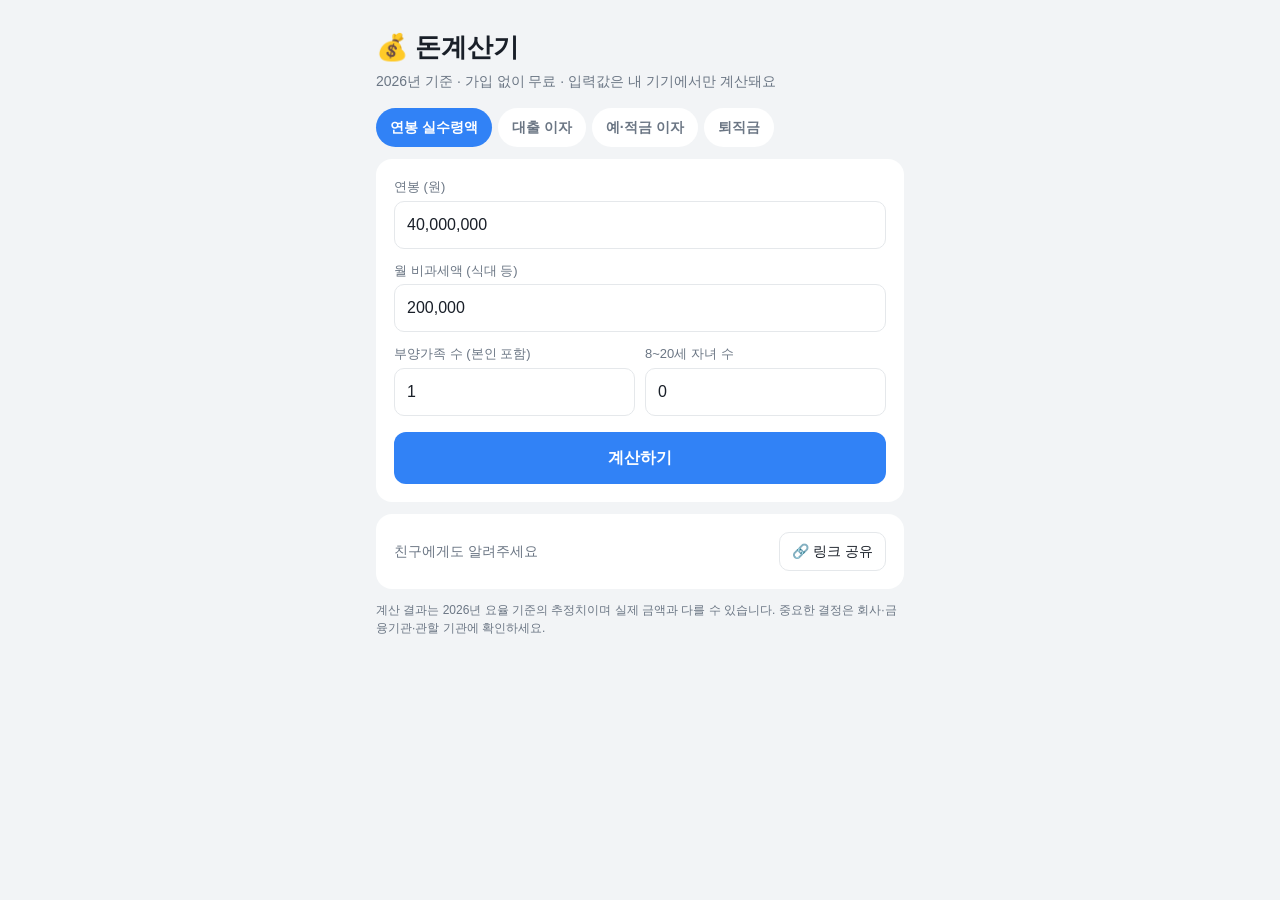
==== earn/index.html @ 47bdf9d7 "수익화용 생활 금융 계산기 웹사이트(earn/) 추가 연봉 실수령액·대출 이자·예적금 이자·퇴직금 계산기를 정적 사이트로 구현하고 토스/카카오페이 후원, 쿠팡 파트너스, 애드센스 " ====
<!doctype html>
<html lang="ko">
<head>
  <meta charset="utf-8">
  <meta name="viewport" content="width=device-width, initial-scale=1">
  <title>돈계산기 – 2026 연봉 실수령액·대출이자·적금이자·퇴직금 계산</title>
  <meta name="description" content="2026년 기준 연봉 실수령액, 대출 이자(원리금균등·원금균등), 예금·적금 이자, 퇴직금을 1초 만에 계산하세요. 회원가입 없이 무료.">
  <meta property="og:title" content="돈계산기 – 연봉 실수령액·대출이자·적금이자·퇴직금">
  <meta property="og:description" content="2026년 기준 생활 금융 계산기 모음. 무료, 가입 없음.">
  <meta property="og:type" content="website">
  <meta name="theme-color" content="#3182f6">
  <link rel="icon" href="data:image/svg+xml,%3Csvg xmlns='http://www.w3.org/2000/svg' viewBox='0 0 100 100'%3E%3Ctext y='.9em' font-size='90'%3E%F0%9F%92%B0%3C/text%3E%3C/svg%3E">
  <link rel="stylesheet" href="style.css">
  <script src="config.js"></script>
</head>
<body>
  <header class="top">
    <h1>💰 돈계산기</h1>
    <p class="sub">2026년 기준 · 가입 없이 무료 · 입력값은 내 기기에서만 계산돼요</p>
  </header>

  <nav class="tabs" role="tablist">
    <button role="tab" data-tab="salary" aria-selected="true">연봉 실수령액</button>
    <button role="tab" data-tab="loan">대출 이자</button>
    <button role="tab" data-tab="savings">예·적금 이자</button>
    <button role="tab" data-tab="severance">퇴직금</button>
  </nav>

  <main>
    <!-- 연봉 실수령액 -->
    <section class="panel" id="salary">
      <form class="card" data-calc="salary">
        <label>연봉 (원)<input name="salary" inputmode="numeric" data-money value="40,000,000"></label>
        <label>월 비과세액 (식대 등)<input name="nonTax" inputmode="numeric" data-money value="200,000"></label>
        <div class="row">
          <label>부양가족 수 (본인 포함)<input name="dependents" type="number" min="1" max="20" value="1"></label>
          <label>8~20세 자녀 수<input name="children" type="number" min="0" max="10" value="0"></label>
        </div>
        <button type="submit" class="primary">계산하기</button>
      </form>
      <div class="result card" hidden></div>
    </section>

    <!-- 대출 이자 -->
    <section class="panel" id="loan" hidden>
      <form class="card" data-calc="loan">
        <label>대출 금액 (원)<input name="principal" inputmode="numeric" data-money value="100,000,000"></label>
        <div class="row">
          <label>연 이자율 (%)<input name="rate" type="number" step="0.01" min="0" value="4.5"></label>
          <label>기간 (개월)<input name="months" type="number" min="1" max="600" value="360"></label>
        </div>
        <label>상환 방식
          <select name="method">
            <option value="equal">원리금균등</option>
            <option value="principal">원금균등</option>
            <option value="bullet">만기일시</option>
          </select>
        </label>
        <button type="submit" class="primary">계산하기</button>
      </form>
      <div class="result card" hidden></div>
    </section>

    <!-- 예·적금 이자 -->
    <section class="panel" id="savings" hidden>
      <form class="card" data-calc="savings">
        <label>상품 종류
          <select name="kind">
            <option value="saving">적금 (매월 납입)</option>
            <option value="deposit">예금 (목돈 예치)</option>
          </select>
        </label>
        <label><span data-kind-label>월 납입액 (원)</span><input name="amount" inputmode="numeric" data-money value="500,000"></label>
        <div class="row">
          <label>연 이자율 (%)<input name="rate" type="number" step="0.01" min="0" value="3.5"></label>
          <label>기간 (개월)<input name="months" type="number" min="1" max="600" value="12"></label>
        </div>
        <div class="row">
          <label>이자 과세
            <select name="tax">
              <option value="normal">일반과세 15.4%</option>
              <option value="preferential">세금우대 9.5%</option>
              <option value="free">비과세</option>
            </select>
          </label>
          <label>이자 방식
            <select name="compound">
              <option value="0">단리</option>
              <option value="1">월복리</option>
            </select>
          </label>
        </div>
        <button type="submit" class="primary">계산하기</button>
      </form>
      <div class="result card" hidden></div>
    </section>

    <!-- 퇴직금 -->
    <section class="panel" id="severance" hidden>
      <form class="card" data-calc="severance">
        <div class="row">
          <label>입사일<input name="start" type="date" value="2022-03-02"></label>
          <label>퇴사일<input name="end" type="date" value="2026-10-12"></label>
        </div>
        <label>퇴사 전 3개월 급여 합계 (세전)<input name="wage3m" inputmode="numeric" data-money value="10,500,000"></label>
        <div class="row">
          <label>연간 상여금<input name="bonus" inputmode="numeric" data-money value="0"></label>
          <label>연차수당 (1년분)<input name="leave" inputmode="numeric" data-money value="0"></label>
        </div>
        <button type="submit" class="primary">계산하기</button>
      </form>
      <div class="result card" hidden></div>
    </section>

    <div id="ad-slot" class="card ad" hidden></div>

    <aside id="support" class="card support" hidden>
      <p><strong>도움이 되셨나요?</strong> 커피 한 잔 값으로 서버비를 응원해 주세요 ☕</p>
      <div class="support-btns"></div>
    </aside>

    <div class="share card">
      <span>친구에게도 알려주세요</span>
      <button type="button" id="share-btn" class="ghost">🔗 링크 공유</button>
    </div>
  </main>

  <footer>
    <p>계산 결과는 2026년 요율 기준의 추정치이며 실제 금액과 다를 수 있습니다. 중요한 결정은 회사·금융기관·관할 기관에 확인하세요.</p>
    <p class="disclosure" hidden>이 사이트는 쿠팡 파트너스 활동의 일환으로, 이에 따른 일정액의 수수료를 제공받습니다.</p>
  </footer>

  <script src="calc.js"></script>
  <script src="app.js"></script>
</body>
</html>
---- earn/style.css ----
:root {
  --bg: #f2f4f6;
  --card: #ffffff;
  --text: #191f28;
  --muted: #6b7684;
  --line: #e5e8eb;
  --accent: #3182f6;
  --accent-ink: #ffffff;
  --good: #1b9c5a;
  --bad: #e5484d;
  --radius: 16px;
}
@media (prefers-color-scheme: dark) {
  :root {
    --bg: #101113;
    --card: #1c1d20;
    --text: #f2f4f6;
    --muted: #9ea4ad;
    --line: #2c2e33;
    --accent: #4c94ff;
  }
}
* { box-sizing: border-box; }
body {
  margin: 0;
  background: var(--bg);
  color: var(--text);
  font-family: -apple-system, BlinkMacSystemFont, "Apple SD Gothic Neo", "Pretendard", "Noto Sans KR", sans-serif;
  line-height: 1.5;
}
.top, .tabs, main, footer { max-width: 560px; margin: 0 auto; padding: 0 16px; }
.top { padding-top: 28px; }
.top h1 { margin: 0; font-size: 26px; }
.sub { margin: 4px 0 16px; color: var(--muted); font-size: 14px; }

.tabs { display: flex; gap: 6px; overflow-x: auto; padding-bottom: 12px; scrollbar-width: none; }
.tabs button {
  flex: 0 0 auto; border: 0; border-radius: 999px; padding: 9px 14px;
  background: var(--card); color: var(--muted); font: inherit; font-size: 14px; font-weight: 600; cursor: pointer;
}
.tabs button[aria-selected="true"] { background: var(--accent); color: var(--accent-ink); }

.card { background: var(--card); border-radius: var(--radius); padding: 18px; margin-bottom: 12px; }
form label { display: block; font-size: 13px; color: var(--muted); margin-bottom: 12px; }
form input, form select {
  display: block; width: 100%; margin-top: 4px; padding: 11px 12px;
  border: 1px solid var(--line); border-radius: 10px; background: transparent; color: var(--text);
  font: inherit; font-size: 16px;
}
form input:focus, form select:focus { outline: 2px solid var(--accent); border-color: transparent; }
.row { display: flex; gap: 10px; }
.row > label { flex: 1; min-width: 0; }

button.primary {
  width: 100%; border: 0; border-radius: 12px; padding: 14px; margin-top: 4px;
  background: var(--accent); color: var(--accent-ink); font: inherit; font-size: 16px; font-weight: 700; cursor: pointer;
}
button.ghost {
  border: 1px solid var(--line); border-radius: 10px; padding: 8px 12px;
  background: transparent; color: var(--text); font: inherit; font-size: 14px; cursor: pointer;
}

.result .headline { font-size: 14px; color: var(--muted); margin: 0; }
.result .big { font-size: 30px; font-weight: 800; margin: 2px 0 14px; letter-spacing: -0.5px; }
.result dl { display: grid; grid-template-columns: 1fr auto; gap: 6px 12px; margin: 0; font-size: 14px; }
.result dt { color: var(--muted); }
.result dd { margin: 0; text-align: right; font-variant-numeric: tabular-nums; }
.result dd.minus { color: var(--bad); }
.result dd.plus { color: var(--good); }
.result .note { font-size: 12px; color: var(--muted); margin: 12px 0 0; }
.result details { margin-top: 12px; font-size: 13px; }
.result summary { cursor: pointer; color: var(--accent); }
.schedule { max-height: 280px; overflow: auto; margin-top: 8px; }
.schedule table { width: 100%; border-collapse: collapse; font-variant-numeric: tabular-nums; }
.schedule th, .schedule td { padding: 4px 6px; text-align: right; border-bottom: 1px solid var(--line); white-space: nowrap; }
.schedule th { position: sticky; top: 0; background: var(--card); color: var(--muted); font-weight: 600; }

.affiliate {
  display: block; margin-top: 14px; padding: 12px; border-radius: 12px; text-align: center;
  background: color-mix(in srgb, var(--accent) 10%, transparent); color: var(--accent);
  font-weight: 700; text-decoration: none; font-size: 15px;
}

.support p { margin: 0 0 10px; font-size: 14px; }
.support-btns { display: flex; gap: 8px; }
.support-btns a {
  flex: 1; text-align: center; padding: 11px; border-radius: 12px; text-decoration: none; font-weight: 700; font-size: 14px;
}
.support-btns .toss { background: #0064ff; color: #fff; }
.support-btns .kakao { background: #fee500; color: #191919; }

.share { display: flex; align-items: center; justify-content: space-between; gap: 8px; font-size: 14px; color: var(--muted); }
.ad { min-height: 100px; padding: 8px; }

footer { padding-bottom: 40px; font-size: 12px; color: var(--muted); }
.toast {
  position: fixed; left: 50%; bottom: 24px; transform: translateX(-50%);
  background: var(--text); color: var(--bg); padding: 10px 16px; border-radius: 999px; font-size: 14px;
}
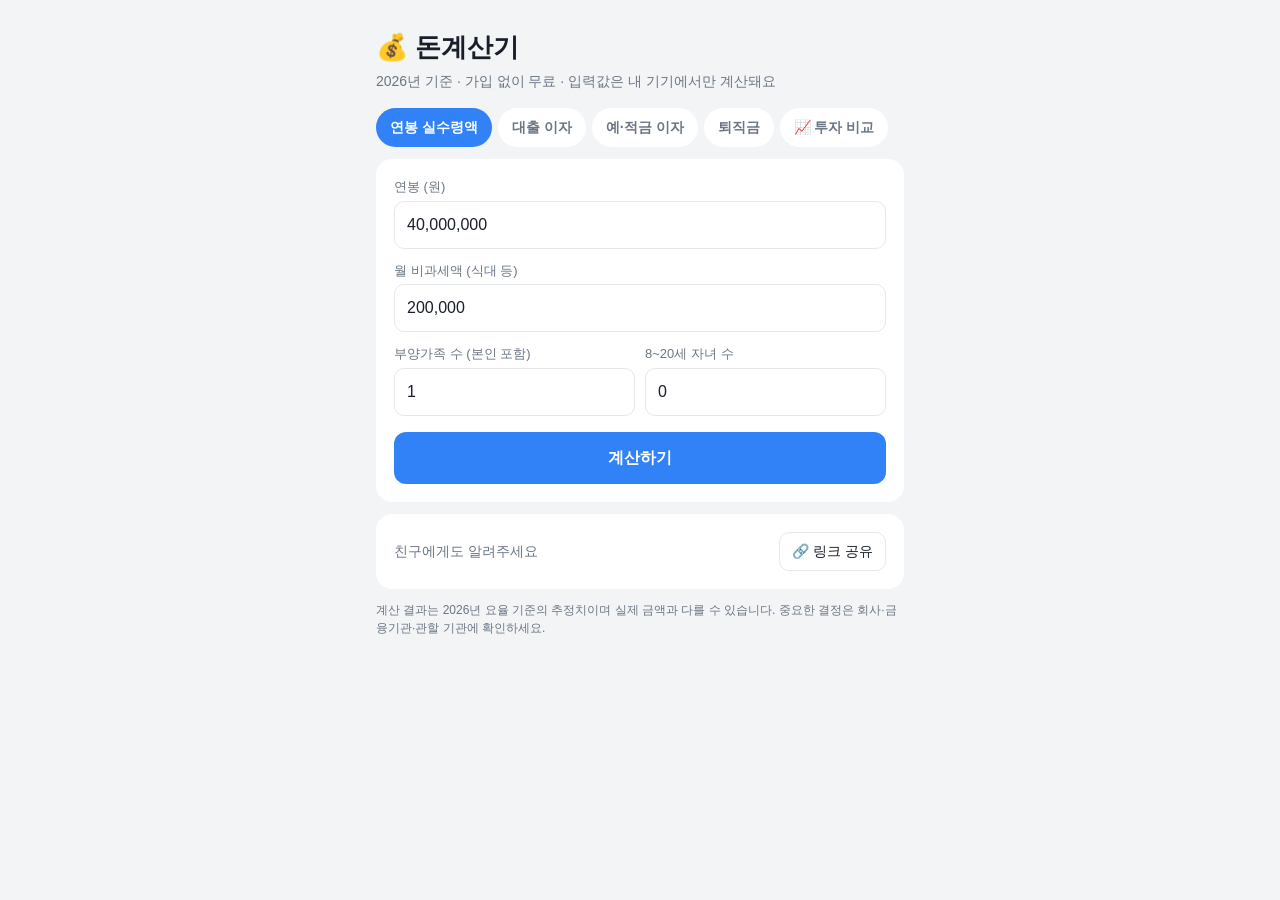
==== commit 9450facf: "적금·예금·대출 vs 주식·ETF·펀드 비교 탭, 시세 자동 갱신, Cloudflare Pages 배포 - earn/tools/build_market.py: Yahoo Financ" ====
--- a/earn/index.html
+++ b/earn/index.html
@@ -4,7 +4,7 @@
   <meta charset="utf-8">
   <meta name="viewport" content="width=device-width, initial-scale=1">
   <title>돈계산기 – 2026 연봉 실수령액·대출이자·적금이자·퇴직금 계산</title>
-  <meta name="description" content="2026년 기준 연봉 실수령액, 대출 이자(원리금균등·원금균등), 예금·적금 이자, 퇴직금을 1초 만에 계산하세요. 회원가입 없이 무료.">
+  <meta name="description" content="2026년 기준 연봉 실수령액, 대출 이자(원리금균등·원금균등), 예금·적금 이자, 퇴직금 계산과 적금·대출 vs 주식·ETF 수익률 비교. 회원가입 없이 무료.">
   <meta property="og:title" content="돈계산기 – 연봉 실수령액·대출이자·적금이자·퇴직금">
   <meta property="og:description" content="2026년 기준 생활 금융 계산기 모음. 무료, 가입 없음.">
   <meta property="og:type" content="website">
@@ -24,6 +24,7 @@
     <button role="tab" data-tab="loan">대출 이자</button>
     <button role="tab" data-tab="savings">예·적금 이자</button>
     <button role="tab" data-tab="severance">퇴직금</button>
+    <button role="tab" data-tab="compare">📈 투자 비교</button>
   </nav>
 
   <main>
@@ -112,6 +113,34 @@
       <div class="result card" hidden></div>
     </section>
 
+    <!-- 투자 비교 -->
+    <section class="panel" id="compare" hidden>
+      <form class="card" data-calc="compare">
+        <p class="intro">내 적금·예금·대출을 <strong>주식·ETF·펀드</strong>와 비교해요. 같은 돈을 과거 실제 시세로 넣어봤을 때의 결과입니다.</p>
+        <label>비교할 내 상품
+          <select name="mode">
+            <option value="saving">적금 (매월 납입)</option>
+            <option value="deposit">예금 (목돈 예치)</option>
+            <option value="loan">대출 (갚기 vs 투자하기)</option>
+          </select>
+        </label>
+        <label data-hide-loan><span data-amount-label>월 납입액 (원)</span><input name="amount" inputmode="numeric" data-money value="500,000"></label>
+        <div class="row">
+          <label><span data-rate-label>적금 연 이자율 (%)</span><input name="rate" type="number" step="0.01" min="0" value="3.5"></label>
+          <label data-hide-loan>기간 (개월)<input name="months" type="number" min="1" max="108" value="12"></label>
+        </div>
+        <label data-hide-loan>예·적금 이자 과세
+          <select name="tax">
+            <option value="normal">일반과세 15.4%</option>
+            <option value="preferential">세금우대 9.5%</option>
+            <option value="free">비과세</option>
+          </select>
+        </label>
+        <button type="submit" class="primary">비교하기</button>
+      </form>
+      <div class="result card" hidden></div>
+    </section>
+
     <div id="ad-slot" class="card ad" hidden></div>
 
     <aside id="support" class="card support" hidden>
--- a/earn/style.css
+++ b/earn/style.css
@@ -87,6 +87,10 @@
   flex: 1; text-align: center; padding: 11px; border-radius: 12px; text-decoration: none; font-weight: 700; font-size: 14px;
 }
 .support-btns .toss { background: #0064ff; color: #fff; }
+.qr { margin-top: 12px; text-align: center; }
+.qr .frame { width: 200px; height: 200px; margin: 0 auto; overflow: hidden; border-radius: 12px; background: #fff; }
+.qr img { display: block; width: 340px; height: 340px; margin: -70px; }
+.qr p { margin: 8px 0 0; font-size: 12px; color: var(--muted); }
 .support-btns .kakao { background: #fee500; color: #191919; }
 
 .share { display: flex; align-items: center; justify-content: space-between; gap: 8px; font-size: 14px; color: var(--muted); }
@@ -97,3 +101,15 @@
   position: fixed; left: 50%; bottom: 24px; transform: translateX(-50%);
   background: var(--text); color: var(--bg); padding: 10px 16px; border-radius: 999px; font-size: 14px;
 }
+
+.intro { margin: 0 0 14px; font-size: 14px; }
+.to-compare { width: 100%; margin-top: 14px; padding: 12px; font-weight: 700; }
+.cmp { border-top: 1px solid var(--line); padding: 12px 0; }
+.cmp-head { display: flex; align-items: center; gap: 6px; margin-bottom: 4px; }
+.cmp-head b { font-size: 15px; }
+.tag { font-size: 11px; color: var(--muted); border: 1px solid var(--line); border-radius: 999px; padding: 1px 7px; white-space: nowrap; }
+.cmp-main { margin: 0; font-size: 14px; }
+.cmp-main b { font-size: 16px; }
+.cmp-sub { margin: 4px 0 0; font-size: 12px; color: var(--muted); }
+.plus { color: var(--good); }
+.minus { color: var(--bad); }
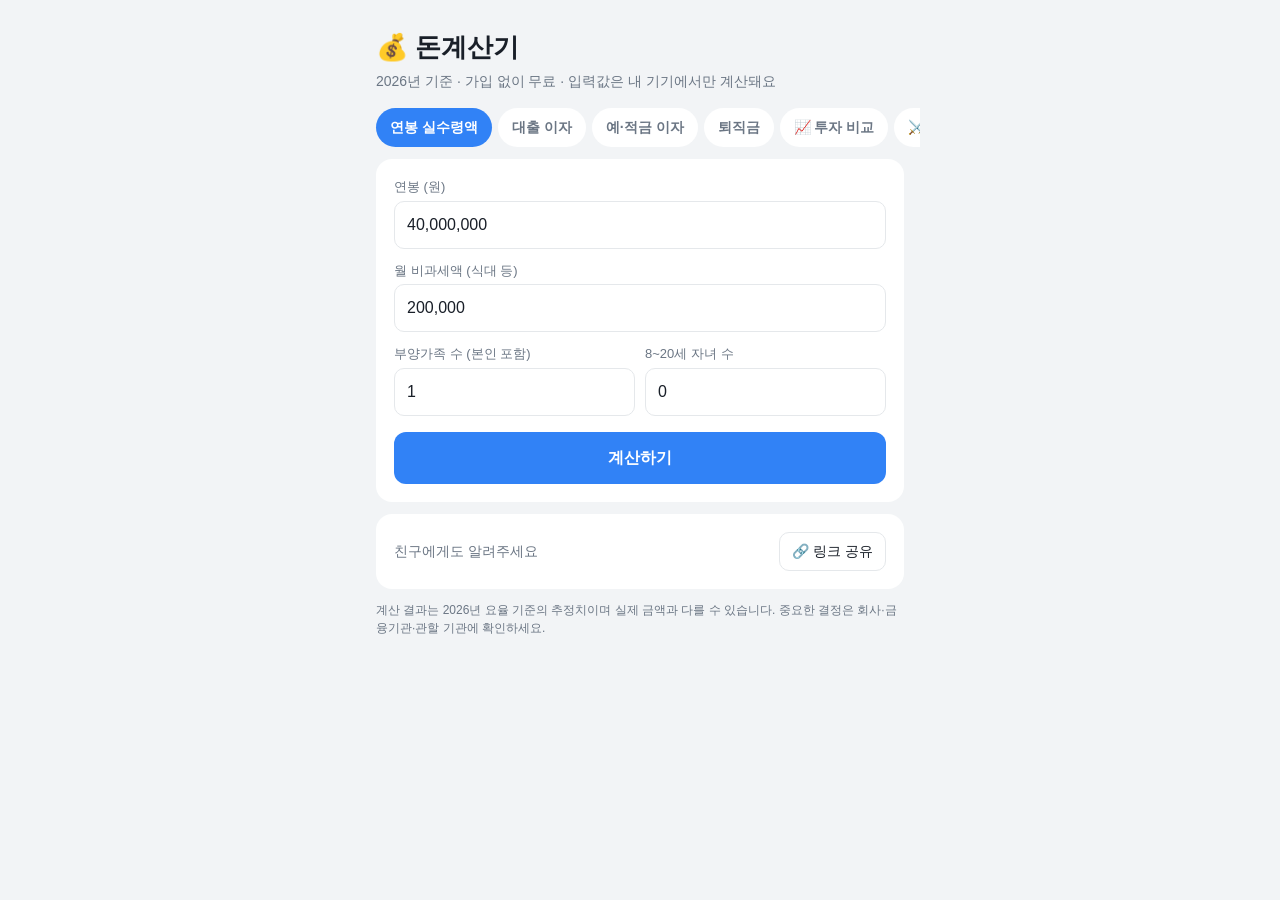
==== commit 3a6d5258: "종목 대결 탭과 기간 설정 추가 - 종목 대결: 최대 4개 종목을 같은 기간·같은 돈으로 비교(순위, 세후 금액, 연평균, 최대 낙폭, 변동성, 최고·최악의 달), 평가금액 추이 " ====
--- a/earn/index.html
+++ b/earn/index.html
@@ -25,6 +25,7 @@
     <button role="tab" data-tab="savings">예·적금 이자</button>
     <button role="tab" data-tab="severance">퇴직금</button>
     <button role="tab" data-tab="compare">📈 투자 비교</button>
+    <button role="tab" data-tab="battle">⚔️ 종목 대결</button>
   </nav>
 
   <main>
@@ -136,7 +137,94 @@
             <option value="free">비과세</option>
           </select>
         </label>
+        <div class="pick">
+          <label>직접 골라 비교하기 <small>(주식·ETF·코인, 선택)</small>
+            <input name="pickq" type="search" placeholder="예: 테슬라, 비트코인, 에코프로, SCHD" autocomplete="off" enterkeyhint="search">
+          </label>
+          <ul class="suggest" hidden></ul>
+          <div class="chips">
+            <button type="button" data-symbol="BTC-KRW">비트코인</button>
+            <button type="button" data-symbol="ETH-KRW">이더리움</button>
+            <button type="button" data-symbol="TSLA">테슬라</button>
+            <button type="button" data-symbol="NVDA">엔비디아</button>
+            <button type="button" data-symbol="AAPL">애플</button>
+            <button type="button" data-symbol="SCHD">SCHD</button>
+            <button type="button" data-symbol="QQQ">QQQ</button>
+            <button type="button" data-symbol="086520.KQ">에코프로</button>
+          </div>
+          <div class="picked-list"></div>
+          <label class="pick-tax" hidden>이 종목 세금
+            <select name="picktax">
+              <option value="auto">자동 판정</option>
+              <option value="free">비과세</option>
+              <option value="dividend">이익의 15.4%</option>
+              <option value="overseas">해외주식 22% (250만원 공제)</option>
+            </select>
+          </label>
+        </div>
+        <div class="period" data-default="0">
+          <span class="period-label">분석 기간 <small>(확률 계산에 쓰는 기간)</small></span>
+          <div class="seg"><button type="button" data-years="3">3년</button><button type="button" data-years="5">5년</button><button type="button" data-years="0">10년 전체</button></div>
+          <div class="row">
+            <label>시작<input type="month" name="from"></label>
+            <label>끝<input type="month" name="to"></label>
+          </div>
+        </div>
         <button type="submit" class="primary">비교하기</button>
+      </form>
+      <div class="result card" hidden></div>
+    </section>
+
+    <!-- 종목 대결 -->
+    <section class="panel" id="battle" hidden>
+      <form class="card" data-calc="battle">
+        <p class="intro">종목끼리 붙여 보세요. <strong>같은 기간, 같은 돈</strong>을 넣었을 때 누가 이겼는지 보여드려요. (최대 4개)</p>
+        <div class="pick" data-max="4">
+          <label>종목 추가 <small>(주식·ETF·코인)</small>
+            <input name="pickq" type="search" placeholder="예: 삼성전자, 테슬라, 비트코인" autocomplete="off" enterkeyhint="search">
+          </label>
+          <ul class="suggest" hidden></ul>
+          <div class="chips">
+            <button type="button" data-symbol="005930.KS">삼성전자</button>
+            <button type="button" data-symbol="000660.KS">SK하이닉스</button>
+            <button type="button" data-symbol="069500.KS">KODEX 200</button>
+            <button type="button" data-symbol="360750.KS">TIGER 미국S&amp;P500</button>
+            <button type="button" data-symbol="BTC-KRW">비트코인</button>
+            <button type="button" data-symbol="TSLA">테슬라</button>
+            <button type="button" data-symbol="NVDA">엔비디아</button>
+            <button type="button" data-symbol="QQQ">QQQ</button>
+            <button type="button" data-symbol="SCHD">SCHD</button>
+            <button type="button" data-symbol="411060.KS">ACE KRX금현물</button>
+          </div>
+          <div class="picked-list"></div>
+        </div>
+        <div class="row">
+          <label>투자 방식
+            <select name="kind">
+              <option value="saving">매월 적립</option>
+              <option value="deposit">한 번에 투자</option>
+            </select>
+          </label>
+          <label><span data-battle-amount>월 투자액 (원)</span><input name="amount" inputmode="numeric" data-money value="500,000"></label>
+        </div>
+        <div class="period" data-default="3">
+          <span class="period-label">투자 기간</span>
+          <div class="seg"><button type="button" data-years="1">1년</button><button type="button" data-years="3">3년</button><button type="button" data-years="5">5년</button><button type="button" data-years="10">10년</button><button type="button" data-years="max">최대</button></div>
+          <div class="row">
+            <label>시작<input type="month" name="from"></label>
+            <label>끝<input type="month" name="to"></label>
+          </div>
+        </div>
+        <div class="row">
+          <label>적금과도 비교 (연 %)<input name="rate" type="number" step="0.01" min="0" value="3.5"></label>
+          <label>세금
+            <select name="taxmode">
+              <option value="after">세후 (자동 판정)</option>
+              <option value="before">세전</option>
+            </select>
+          </label>
+        </div>
+        <button type="submit" class="primary">⚔️ 대결 시작</button>
       </form>
       <div class="result card" hidden></div>
     </section>
--- a/earn/style.css
+++ b/earn/style.css
@@ -9,6 +9,10 @@
   --good: #1b9c5a;
   --bad: #e5484d;
   --radius: 16px;
+  --text-muted: #8b95a1;
+  /* 차트 시리즈 (고정 순서) */
+  --s1: #2a78d6; --s2: #eb6834; --s3: #1baf7a; --s4: #6250d6;
+  --s-muted: #8b95a1;
 }
 @media (prefers-color-scheme: dark) {
   :root {
@@ -18,6 +22,9 @@
     --muted: #9ea4ad;
     --line: #2c2e33;
     --accent: #4c94ff;
+    --text-muted: #8d939c;
+    --s1: #3987e5; --s2: #d95926; --s3: #199e70; --s4: #9085e9;
+    --s-muted: #7e858f;
   }
 }
 * { box-sizing: border-box; }
@@ -113,3 +120,48 @@
 .cmp-sub { margin: 4px 0 0; font-size: 12px; color: var(--muted); }
 .plus { color: var(--good); }
 .minus { color: var(--bad); }
+
+.pick { border-top: 1px dashed var(--line); padding-top: 14px; margin-bottom: 8px; }
+.pick small { color: var(--muted); }
+.suggest { list-style: none; margin: -6px 0 10px; padding: 4px; border: 1px solid var(--line); border-radius: 10px; max-height: 260px; overflow: auto; }
+.suggest button { display: block; width: 100%; text-align: left; border: 0; background: transparent; color: var(--text); font: inherit; font-size: 14px; padding: 9px 8px; border-radius: 8px; cursor: pointer; }
+.suggest button:hover, .suggest button:focus { background: color-mix(in srgb, var(--accent) 10%, transparent); }
+.suggest small { color: var(--muted); }
+.suggest .empty { font-size: 13px; color: var(--muted); padding: 8px; }
+.chips { display: flex; flex-wrap: wrap; gap: 6px; margin-bottom: 10px; }
+.chips button { border: 1px solid var(--line); background: transparent; color: var(--text); border-radius: 999px; padding: 6px 11px; font: inherit; font-size: 13px; cursor: pointer; }
+.picked { display: flex; align-items: center; justify-content: space-between; gap: 8px; margin-bottom: 10px; padding: 9px 12px; border-radius: 10px; background: color-mix(in srgb, var(--accent) 10%, transparent); font-size: 14px; font-weight: 600; }
+.picked button { padding: 3px 9px; }
+.cmp.mine { border: 2px solid var(--accent); border-radius: 12px; padding: 12px; margin-bottom: 4px; }
+.others { margin: 14px 0 0; font-size: 12px; font-weight: 700; color: var(--muted); }
+
+.period { margin-bottom: 12px; }
+.period-label { display: block; font-size: 13px; color: var(--muted); margin-bottom: 6px; }
+.period-label small { color: var(--muted); }
+.seg { display: flex; gap: 4px; margin-bottom: 8px; background: color-mix(in srgb, var(--muted) 12%, transparent); border-radius: 10px; padding: 3px; }
+.seg button { flex: 1; border: 0; background: transparent; color: var(--muted); font: inherit; font-size: 13px; font-weight: 600; padding: 7px 4px; border-radius: 8px; cursor: pointer; }
+.seg button[aria-pressed="true"] { background: var(--card); color: var(--text); box-shadow: 0 1px 2px rgba(0,0,0,.08); }
+.period .row label { margin-bottom: 0; }
+.swatch { display: inline-block; width: 10px; height: 10px; border-radius: 3px; flex: 0 0 auto; }
+.swatch.dash { height: 3px; border-radius: 2px; }
+.swatch.dot { height: 0; border-top: 2px dotted var(--text-muted); border-radius: 0; background: none; }
+.picked .swatch { margin-right: 2px; }
+.picked { margin-bottom: 6px; }
+.picked span { flex: 1; min-width: 0; overflow: hidden; text-overflow: ellipsis; white-space: nowrap; }
+.legend { display: flex; flex-wrap: wrap; gap: 6px 12px; font-size: 12px; color: var(--muted); margin: 4px 0 6px; }
+.legend span { display: inline-flex; align-items: center; gap: 5px; }
+.chart-host { margin: 0 0 6px; touch-action: pan-y; }
+.chart { display: block; max-width: 100%; height: auto; overflow: visible; }
+.chart .grid { stroke: var(--line); stroke-width: 1; }
+.chart .axis { fill: var(--muted); font-size: 11px; font-variant-numeric: tabular-nums; }
+.chart .line { fill: none; stroke-width: 2; stroke-linejoin: round; stroke-linecap: round; }
+.chart .line.dash { stroke-dasharray: 5 4; stroke-width: 1.5; }
+.chart .end-dot { stroke: var(--card); stroke-width: 2; }
+.chart .end-label { fill: var(--text); font-size: 11px; font-weight: 600; }
+.chart .cross { stroke: var(--muted); stroke-width: 1; }
+.chart-tip { position: absolute; top: 0; pointer-events: none; background: var(--card); color: var(--text); border: 1px solid var(--line); border-radius: 10px; padding: 8px 10px; font-size: 12px; box-shadow: 0 4px 14px rgba(0,0,0,.12); min-width: 150px; }
+.chart-tip b { display: block; margin-bottom: 4px; }
+.chart-tip div { display: flex; align-items: center; gap: 6px; }
+.chart-tip span { flex: 1; overflow: hidden; text-overflow: ellipsis; white-space: nowrap; max-width: 110px; }
+.chart-tip em { font-style: normal; font-variant-numeric: tabular-nums; }
+.cmp-head .swatch { margin-right: 2px; }
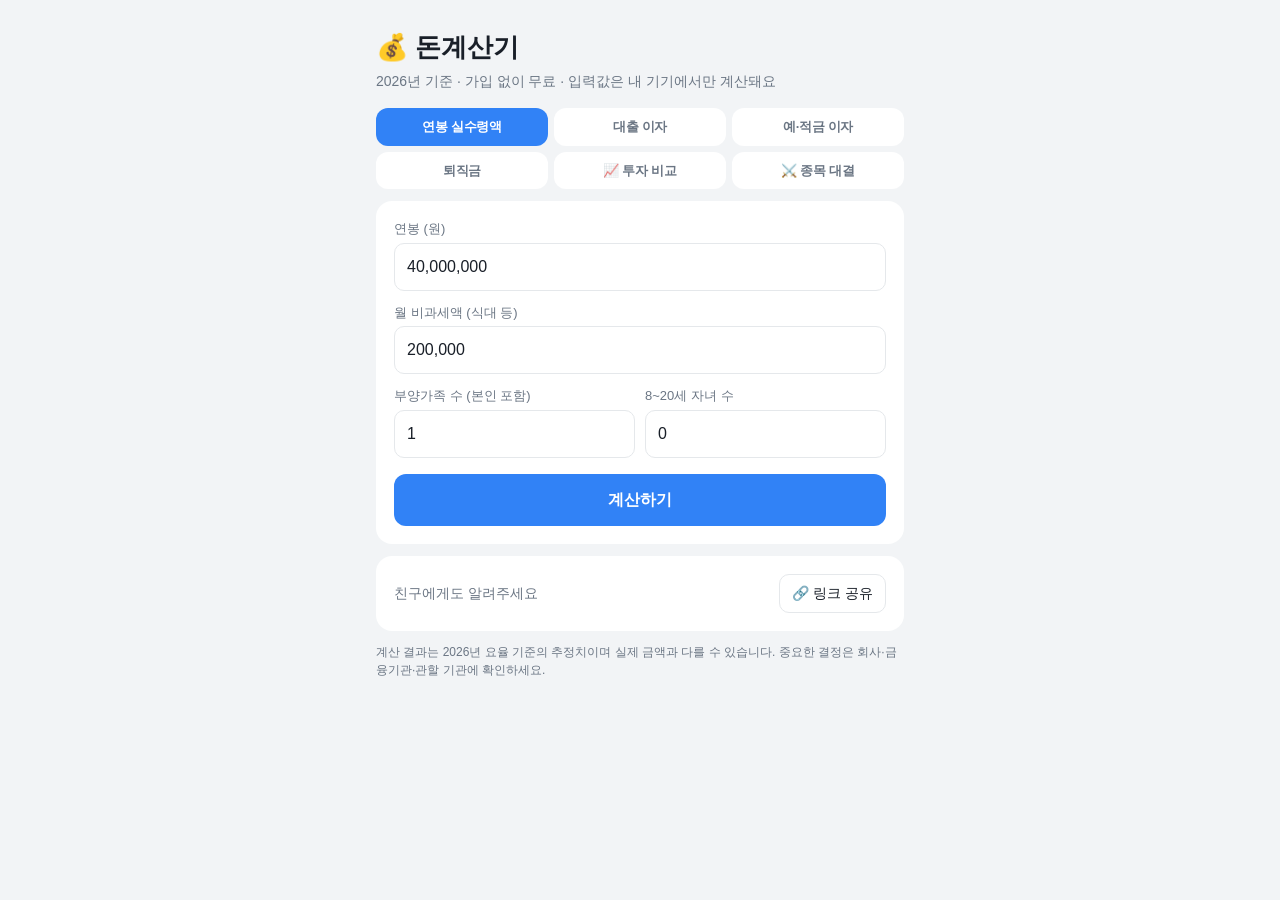
==== commit 913b83f4: "종목 대결 화면 잘림 수정 및 한눈에 보기 쉽게 개편 - 탭을 3열 그리드로 바꿔 모든 탭이 화면 안에 보이도록 - 기간 입력을 연·월 선택(시작/끝 두 줄)으로 바꿔 'Octob" ====
--- a/earn/index.html
+++ b/earn/index.html
@@ -139,7 +139,7 @@
         </label>
         <div class="pick">
           <label>직접 골라 비교하기 <small>(주식·ETF·코인, 선택)</small>
-            <input name="pickq" type="search" placeholder="예: 테슬라, 비트코인, 에코프로, SCHD" autocomplete="off" enterkeyhint="search">
+            <input name="pickq" type="search" placeholder="예: 테슬라, 비트코인" autocomplete="off" enterkeyhint="search">
           </label>
           <ul class="suggest" hidden></ul>
           <div class="chips">
@@ -165,9 +165,9 @@
         <div class="period" data-default="0">
           <span class="period-label">분석 기간 <small>(확률 계산에 쓰는 기간)</small></span>
           <div class="seg"><button type="button" data-years="3">3년</button><button type="button" data-years="5">5년</button><button type="button" data-years="0">10년 전체</button></div>
-          <div class="row">
-            <label>시작<input type="month" name="from"></label>
-            <label>끝<input type="month" name="to"></label>
+          <div class="ym-range">
+            <div class="ym"><span>시작</span><select name="fromY" aria-label="시작 연도"></select><select name="fromM" aria-label="시작 월"></select></div>
+            <div class="ym"><span>끝</span><select name="toY" aria-label="끝 연도"></select><select name="toM" aria-label="끝 월"></select></div>
           </div>
         </div>
         <button type="submit" class="primary">비교하기</button>
@@ -181,7 +181,7 @@
         <p class="intro">종목끼리 붙여 보세요. <strong>같은 기간, 같은 돈</strong>을 넣었을 때 누가 이겼는지 보여드려요. (최대 4개)</p>
         <div class="pick" data-max="4">
           <label>종목 추가 <small>(주식·ETF·코인)</small>
-            <input name="pickq" type="search" placeholder="예: 삼성전자, 테슬라, 비트코인" autocomplete="off" enterkeyhint="search">
+            <input name="pickq" type="search" placeholder="예: 삼성전자, 테슬라" autocomplete="off" enterkeyhint="search">
           </label>
           <ul class="suggest" hidden></ul>
           <div class="chips">
@@ -210,16 +210,16 @@
         <div class="period" data-default="3">
           <span class="period-label">투자 기간</span>
           <div class="seg"><button type="button" data-years="1">1년</button><button type="button" data-years="3">3년</button><button type="button" data-years="5">5년</button><button type="button" data-years="10">10년</button><button type="button" data-years="max">최대</button></div>
-          <div class="row">
-            <label>시작<input type="month" name="from"></label>
-            <label>끝<input type="month" name="to"></label>
-          </div>
-        </div>
-        <div class="row">
-          <label>적금과도 비교 (연 %)<input name="rate" type="number" step="0.01" min="0" value="3.5"></label>
+          <div class="ym-range">
+            <div class="ym"><span>시작</span><select name="fromY" aria-label="시작 연도"></select><select name="fromM" aria-label="시작 월"></select></div>
+            <div class="ym"><span>끝</span><select name="toY" aria-label="끝 연도"></select><select name="toM" aria-label="끝 월"></select></div>
+          </div>
+        </div>
+        <div class="row">
+          <label>적금 비교 (연 %)<input name="rate" type="number" step="0.01" min="0" value="3.5"></label>
           <label>세금
             <select name="taxmode">
-              <option value="after">세후 (자동 판정)</option>
+              <option value="after">세후</option>
               <option value="before">세전</option>
             </select>
           </label>
--- a/earn/style.css
+++ b/earn/style.css
@@ -40,10 +40,10 @@
 .top h1 { margin: 0; font-size: 26px; }
 .sub { margin: 4px 0 16px; color: var(--muted); font-size: 14px; }
 
-.tabs { display: flex; gap: 6px; overflow-x: auto; padding-bottom: 12px; scrollbar-width: none; }
+.tabs { display: grid; grid-template-columns: repeat(3, 1fr); gap: 6px; padding-bottom: 12px; }
 .tabs button {
-  flex: 0 0 auto; border: 0; border-radius: 999px; padding: 9px 14px;
-  background: var(--card); color: var(--muted); font: inherit; font-size: 14px; font-weight: 600; cursor: pointer;
+  border: 0; border-radius: 12px; padding: 9px 2px; white-space: nowrap; overflow: hidden; text-overflow: ellipsis; letter-spacing: -0.3px;
+  background: var(--card); color: var(--muted); font: inherit; font-size: 13px; font-weight: 600; cursor: pointer;
 }
 .tabs button[aria-selected="true"] { background: var(--accent); color: var(--accent-ink); }
 
@@ -165,3 +165,47 @@
 .chart-tip span { flex: 1; overflow: hidden; text-overflow: ellipsis; white-space: nowrap; max-width: 110px; }
 .chart-tip em { font-style: normal; font-variant-numeric: tabular-nums; }
 .cmp-head .swatch { margin-right: 2px; }
+
+/* 기간: 연·월 선택 */
+.ym-range { display: grid; gap: 6px; }
+.ym { display: flex; align-items: center; gap: 6px; }
+.ym > span { flex: 0 0 30px; font-size: 13px; color: var(--muted); }
+.ym select { flex: 1; min-width: 0; margin: 0; padding: 10px 8px; font: inherit; font-size: 15px; border: 1px solid var(--line); border-radius: 10px; background: transparent; color: var(--text); }
+.ym select[name$="M"] { flex: 0 0 84px; }
+/* 선택된 종목 */
+.picked .pk { display: flex; flex-direction: column; line-height: 1.3; }
+.picked .pk b { font-size: 14px; overflow: hidden; text-overflow: ellipsis; white-space: nowrap; }
+.picked .pk small { font-size: 11px; color: var(--muted); font-weight: 400; }
+/* 순위표 */
+.board { list-style: none; margin: 4px 0 0; padding: 0; }
+.board li { padding: 8px 0; border-top: 1px solid var(--line); }
+.board li:first-child { border-top: 0; }
+.b-top { display: flex; align-items: flex-start; gap: 6px; font-size: 14px; }
+.b-rank { flex: 0 0 18px; width: 18px; text-align: center; font-weight: 800; color: var(--muted); }
+.board li:first-child .b-rank { color: var(--accent); }
+.b-name { flex: 1; min-width: 0; line-height: 1.3; word-break: keep-all; overflow-wrap: anywhere; }
+.b-val { font-weight: 700; font-variant-numeric: tabular-nums; white-space: nowrap; }
+.b-bar { display: flex; align-items: center; gap: 8px; margin: 5px 0 0 24px; }
+.b-bar .track { position: relative; flex: 1; height: 10px; }
+.b-bar .track span { display: block; height: 100%; border-radius: 0 4px 4px 0; min-width: 2px; }
+.board li.base .track span { opacity: .55; }
+.b-bar .track::after { content: ""; position: absolute; left: var(--p); top: -3px; bottom: -3px; border-left: 2px solid var(--text); opacity: .4; }
+.b-bar em { flex: 0 0 62px; text-align: right; font-style: normal; font-size: 12px; font-weight: 700; font-variant-numeric: tabular-nums; white-space: nowrap; }
+.b-note { margin: 6px 0 0; font-size: 11px; color: var(--muted); }
+.sub-h { margin: 18px 0 6px; font-size: 14px; }
+.sub-h small { font-weight: 400; color: var(--muted); font-size: 11px; }
+/* 지표 표 */
+.metrics { width: 100%; border-collapse: collapse; font-size: 13px; table-layout: fixed; }
+.metrics th { font-size: 11px; font-weight: 600; color: var(--muted); text-align: right; padding: 4px 2px; border-bottom: 1px solid var(--line); }
+.metrics th:first-child { text-align: left; width: 38%; }
+.metrics td { padding: 7px 2px; vertical-align: top; text-align: right; border-bottom: 1px solid var(--line); font-variant-numeric: tabular-nums; white-space: nowrap; }
+.metrics td:first-child { text-align: left; white-space: normal; line-height: 1.3; word-break: keep-all; overflow-wrap: anywhere; }
+.metrics td:first-child .swatch { margin-right: 4px; vertical-align: 1px; }
+/* 자세히 */
+.more { margin-top: 12px; font-size: 13px; }
+.more summary { cursor: pointer; color: var(--accent); font-weight: 600; padding: 6px 0; }
+.more-item { padding: 10px 0; border-top: 1px solid var(--line); }
+.more dl { display: grid; grid-template-columns: auto 1fr; gap: 3px 10px; margin: 4px 0 0; }
+.more dt { color: var(--muted); }
+.more dd { margin: 0; text-align: right; font-variant-numeric: tabular-nums; }
+.b-top .swatch { margin-top: 5px; }
